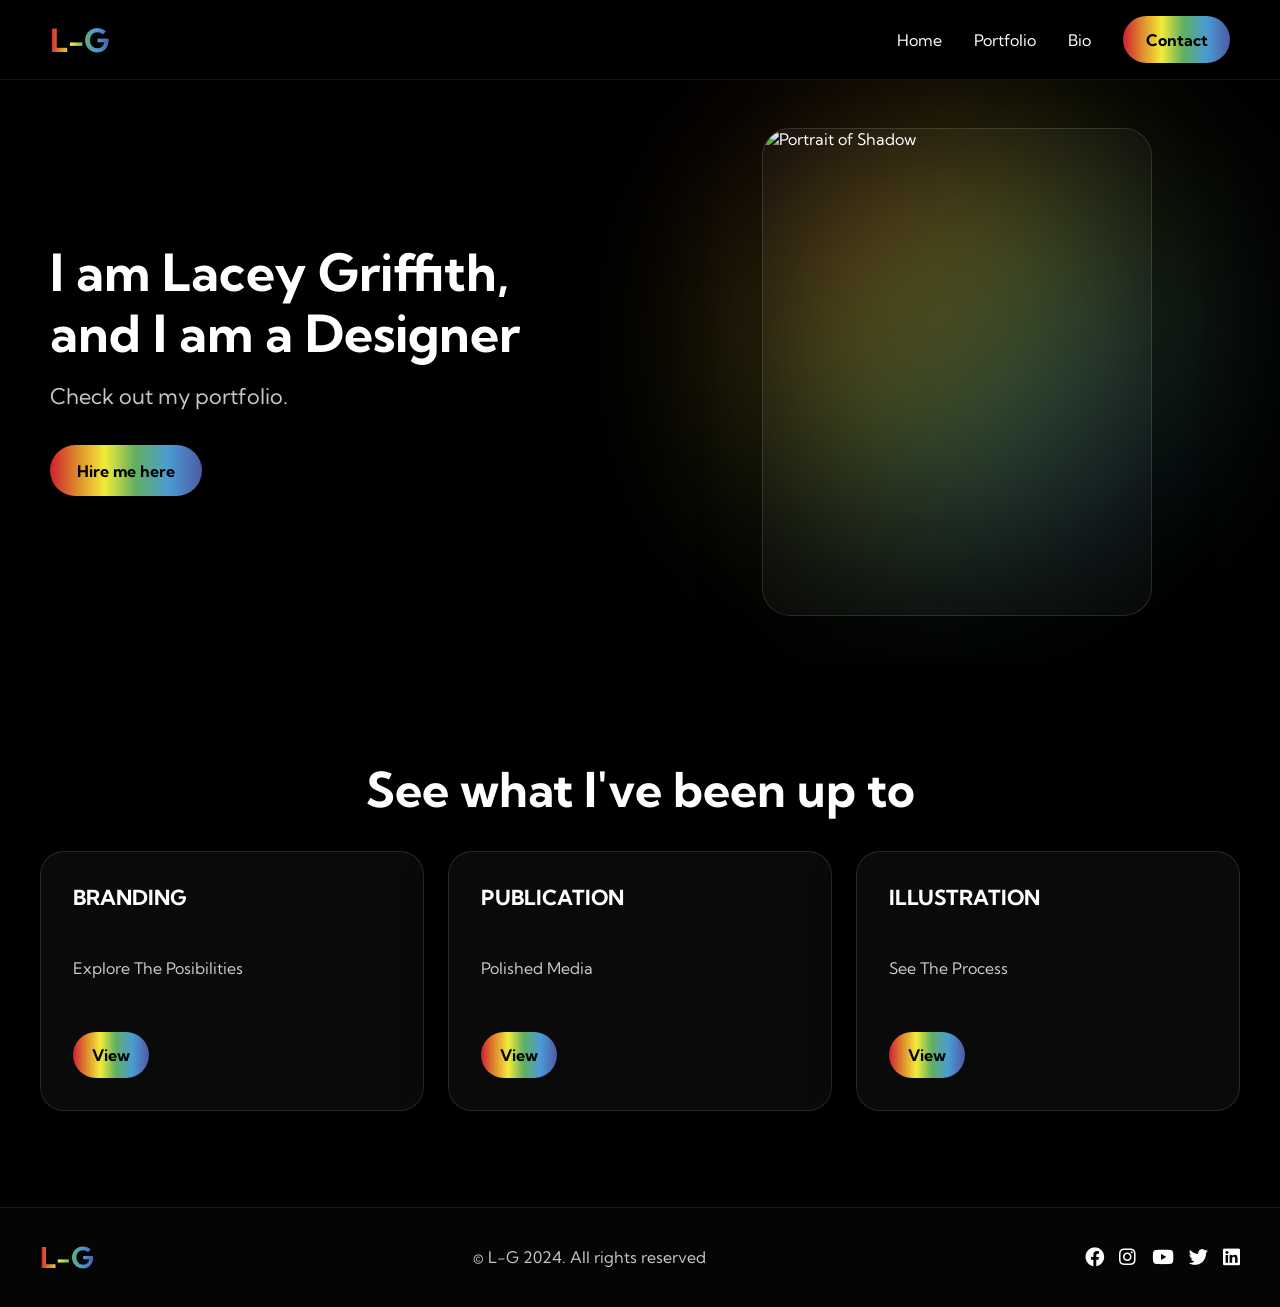
==== index.html @ f009e597 "Add files via upload" ====
<!DOCTYPE html>
<html lang="en">
<head>
  <meta charset="UTF-8">
  <meta name="viewport" content="width=device-width, initial-scale=1.0">
  <title>LG Digital Media</title>
  <link rel="stylesheet" href="styles.css">
  <link
    rel="stylesheet"
    href="https://use.fontawesome.com/releases/v5.14.0/css/all.css"
    integrity="sha384-HzLeBuhoNPvSl5KYnjx0BT+WB0QEEqLprO+NBkkk5gbc67FTaL7XIGa2w1L0Xbgc"
    crossorigin="anonymous">
  <link
    href="https://fonts.googleapis.com/css2?family=Kumbh+Sans:wght@400;700&display=swap"
    rel="stylesheet">
  <link rel="icon" type="image/x-icon" href="favicon.ico">
</head>
<body>
  <nav class="navbar">
    <div class="navbar__container">
      <a href="index.html" id="navbar__logo">L-G</a>
      <div class="navbar__toggle" id="mobile-menu">
        <span class="bar"></span>
        <span class="bar"></span>
        <span class="bar"></span>
      </div>
      <ul class="navbar__menu">
        <li class="navbar__item">
          <a href="index.html" class="navbar__links">Home</a>
        </li>
        <li class="navbar__item">
          <a href="portfolio.html" class="navbar__links">Portfolio</a>
        </li>
        <li class="navbar__item">
          <a href="bio.html" class="navbar__links">Bio</a>
        </li>
        <li class="navbar__btn">
          <a href="signup.html" class="button">Contact</a>
        </li>
      </ul>
    </div>
  </nav>

  <div class="main">
    <div class="main__container">
      <div class="main__content">
        <h1>I am Lacey Griffith,</h1>
        <h2>and I am a Designer</h2>
        <p>Check out my portfolio.</p>
        <a href="signup.html" class="main__btn"><span>Hire me here</span></a>
      </div>
      <div class="main__img--container">
        <img id="main__img" src="images/DSC_1951.JPG" alt="Portrait of Shadow">
      </div>
    </div>
  </div>

  <div class="services">
    <h1>See what I've been up to</h1>
    <div class="services__container">
      <div class="services__card">
        <h2>BRANDING</h2>
        <p>Explore The Posibilities</p>
        <a href="portfolio.html" class="view-button">View</a>
      </div>
      <div class="services__card">
        <h2>PUBLICATION</h2>
        <p>Polished Media</p>
        <a href="portfolio.html" class="view-button">View</a>
      </div>
      <div class="services__card">
        <h2>ILLUSTRATION</h2>
        <p>See The Process</p>
        <a href="portfolio.html" class="view-button">View</a>
      </div>
    </div>
  </div>

  <div class="footer__container">
    <div class="social__media">
      <div class="social__media--wrap">
        <div class="footer__logo">
          <a href="/" id="footer__logo">L-G</a>
        </div>
        <p class="website__rights">© L-G 2024. All rights reserved</p>
        <div class="social__icons">
          <a class="social__icon--link" href="https://www.facebook.com/" target="_blank" aria-label="Facebook"><i class="fab fa-facebook"></i></a>
          <a class="social__icon--link" href="https://www.instagram.com/" target="_blank" aria-label="Instagram"><i class="fab fa-instagram"></i></a>
          <a class="social__icon--link" href="https://www.youtube.com/watch?v=IxX_QHay02M" target="_blank" aria-label="Youtube"><i class="fab fa-youtube"></i></a>
          <a class="social__icon--link" href="https://x.com/" target="_blank" aria-label="Twitter"><i class="fab fa-twitter"></i></a>
          <a class="social__icon--link" href="https://www.linkedin.com/home" target="_blank" aria-label="LinkedIn"><i class="fab fa-linkedin"></i></a>
        </div>
      </div>
    </div>
  </div>

  <script src="app.js"></script>
</body>
</html>
---- styles.css ----
:root {
  --bg: #000000;
  --text: #ffffff;
  --text-soft: rgba(255, 255, 255, 0.78);
  --surface: rgba(255, 255, 255, 0.04);
  --border: rgba(255, 255, 255, 0.12);
  --shadow: 0 18px 50px rgba(0, 0, 0, 0.35);

  --red: #cd2032;
  --orange: #de8c2c;
  --yellow: #f2eb3a;
  --green: #62b061;
  --blue: #4a9bd5;
  --indigo: #4e5aa5;

  --rainbow: linear-gradient(
    90deg,
    #cd2032 0%,
    #de8c2c 18%,
    #f2eb3a 36%,
    #62b061 56%,
    #4a9bd5 78%,
    #4e5aa5 100%
  );
}

* {
  box-sizing: border-box;
  margin: 0;
  padding: 0;
  font-family: 'Kumbh Sans', sans-serif;
}

html,
body {
  background: var(--bg);
  color: var(--text);
  overflow-x: hidden;
}

body {
  min-height: 100vh;
}

a {
  text-decoration: none;
}

img {
  display: block;
  max-width: 100%;
}

/* NAVBAR */
.navbar {
  background: rgba(0, 0, 0, 0.88);
  backdrop-filter: blur(14px);
  height: 80px;
  display: flex;
  justify-content: center;
  align-items: center;
  position: sticky;
  top: 0;
  z-index: 999;
  border-bottom: 1px solid rgba(255, 255, 255, 0.08);
}

.navbar__container {
  display: flex;
  justify-content: space-between;
  align-items: center;
  height: 80px;
  width: 100%;
  max-width: 1300px;
  margin: 0 auto;
  padding: 0 50px;
}

#navbar__logo {
  font-size: 2rem;
  font-weight: 700;
  background-image: var(--rainbow);
  -webkit-background-clip: text;
  -webkit-text-fill-color: transparent;
  background-clip: text;
  cursor: pointer;
}

.navbar__menu {
  display: flex;
  align-items: center;
  list-style: none;
}

.navbar__item {
  height: 80px;
}

.navbar__links {
  color: var(--text);
  display: flex;
  align-items: center;
  justify-content: center;
  padding: 0 1rem;
  height: 100%;
  transition: color 0.3s ease;
}

.navbar__links:hover {
  color: var(--yellow);
}

.navbar__btn {
  display: flex;
  align-items: center;
  justify-content: center;
  padding-left: 1rem;
}

.button {
  display: inline-flex;
  justify-content: center;
  align-items: center;
  padding: 0.85rem 1.4rem;
  border-radius: 999px;
  background: var(--rainbow);
  color: #000000;
  font-weight: 700;
  transition: transform 0.3s ease, filter 0.3s ease;
}

.button:hover {
  transform: translateY(-2px);
  filter: brightness(1.05);
}

/* MOBILE MENU ICON */
.navbar__toggle .bar {
  display: none;
}

/* HERO */
.main {
  position: relative;
  min-height: calc(70vh - 60px);
  background: #000000;
  overflow: hidden;
}

.main::before {
  content: "";
  position: absolute;
  width: 430px;
  height: 430px;
  top: 8%;
  right: 8%;
  border-radius: 42% 58% 63% 37% / 40% 42% 58% 60%;
  background: linear-gradient(
    135deg,
    rgba(205, 32, 50, 0.95),
    rgba(222, 140, 44, 0.92),
    rgba(242, 235, 58, 0.82),
    rgba(98, 176, 97, 0.88),
    rgba(74, 155, 213, 0.92),
    rgba(78, 90, 165, 0.98)
  );
  filter: blur(90px);
  opacity: 0.42;
  z-index: 0;
}

.main__container {
  position: relative;
  z-index: 1;
  display: grid;
  grid-template-columns: 1.05fr 0.95fr;
  align-items: center;
  gap: 2rem;
  width: 100%;
  max-width: 1300px;
  min-height: calc(70vh - 50px);
  margin: 0 auto;
  padding: 3rem 50px;
}

.main__content h1 {
  font-size: clamp(2rem, 4vw, 3.5rem);
  line-height: 0.95;
  color: var(--text);
}

.main__content h2 {
  font-size: clamp(2rem, 4vw, 3.5rem);
  line-height: 1;
  margin-top: 0.7rem;
  color: var(--text);
}

.main__content p {
  margin-top: 1.25rem;
  font-size: clamp(1.05rem, 2vw, 1.35rem);
  color: var(--text-soft);
  max-width: 500px;
  line-height: 1.6;
}

.main__btn {
  display: inline-flex;
  align-items: center;
  justify-content: center;
  margin-top: 2rem;
  padding: 0.95rem 1.7rem;
  border-radius: 999px;
  background: var(--rainbow);
  color: #000000;
  font-weight: 700;
  transition: transform 0.3s ease, filter 0.3s ease;
  box-shadow: var(--shadow);
}

.main__btn:hover {
  transform: translateY(-2px);
  filter: brightness(1.05);
}

.main__btn span {
  color: #000000;
}

.main__img--container {
  display: flex;
  justify-content: center;
}

#main__img {
  width: min(390px, 88%);
  aspect-ratio: 4 / 5;
  object-fit: cover;
  border-radius: 28px;
  border: 1px solid var(--border);
  box-shadow: 0 24px 60px rgba(0, 0, 0, 0.45);
  background: rgba(255, 255, 255, 0.03);
}

/* SERVICES */
.services {
  background: #000000;
  padding: 6rem 2rem;
}

.services h1 {
  text-align: center;
  font-size: clamp(2rem, 4vw, 3rem);
  color: var(--text);
}

.services__container {
  display: grid;
  grid-template-columns: repeat(auto-fit, minmax(220px, 1fr));
  gap: 1.5rem;
  max-width: 1200px;
  margin: 2rem auto 0;
}

.services__card {
  min-height: 260px;
  padding: 2rem;
  border-radius: 24px;
  background: var(--surface);
  border: 1px solid var(--border);
  backdrop-filter: blur(12px);
  box-shadow: var(--shadow);
  display: flex;
  flex-direction: column;
  justify-content: space-between;
  transition: transform 0.3s ease, border-color 0.3s ease;
}

.services__card:hover {
  transform: translateY(-6px);
  border-color: rgba(255, 255, 255, 0.22);
}

.services__card h2 {
  color: var(--text);
  font-size: 1.3rem;
}

.services__card p {
  margin-top: 0.9rem;
  color: var(--text-soft);
  line-height: 1.5;
}

.view-button {
  display: inline-flex;
  align-items: center;
  justify-content: center;
  width: fit-content;
  margin-top: 1.3rem;
  padding: 0.8rem 1.2rem;
  border-radius: 999px;
  background: var(--rainbow);
  color: #000000;
  font-weight: 700;
  transition: transform 0.3s ease, filter 0.3s ease;
}

.view-button:hover {
  transform: translateY(-2px);
  filter: brightness(1.05);
}

/* FOOTER */
.footer__container {
  background: #050505;
  border-top: 1px solid rgba(255, 255, 255, 0.08);
  padding: 2rem 1.5rem;
}

.social__media {
  max-width: 1200px;
  margin: 0 auto;
}

.social__media--wrap {
  display: flex;
  justify-content: space-between;
  align-items: center;
  gap: 1rem;
  flex-wrap: wrap;
}

#footer__logo {
  font-size: 1.8rem;
  font-weight: 700;
  background-image: var(--rainbow);
  -webkit-background-clip: text;
  -webkit-text-fill-color: transparent;
  background-clip: text;
}

.website__rights {
  color: var(--text-soft);
}

.social__icons {
  display: flex;
  gap: 0.95rem;
}

.social__icon--link {
  color: var(--text);
  font-size: 1.2rem;
  transition: color 0.3s ease, transform 0.3s ease;
}

.social__icon--link:hover {
  color: var(--yellow);
  transform: translateY(-2px);
}

/* TABLET */
@media screen and (max-width: 960px) {
  .navbar__container {
    padding: 0 24px;
  }

  .navbar__menu {
    display: grid;
    grid-template-columns: auto;
    width: 100%;
    position: absolute;
    top: -1000px;
    left: 0;
    background: rgba(0, 0, 0, 0.97);
    transition: all 0.5s ease;
    z-index: -1;
    padding-bottom: 1.5rem;
    border-bottom: 1px solid rgba(255, 255, 255, 0.08);
  }

  .navbar__menu.active {
    top: 80px;
    z-index: 99;
  }

  .navbar__item {
    width: 100%;
    height: auto;
  }

  .navbar__links {
    display: block;
    text-align: center;
    padding: 1.4rem 2rem;
  }

  .navbar__btn {
    width: 100%;
    padding: 1rem 1.5rem 0;
  }

  .button {
    width: 100%;
  }

  .navbar__toggle .bar {
    display: block;
    width: 25px;
    height: 3px;
    margin: 5px auto;
    background: var(--text);
    transition: all 0.3s ease-in-out;
  }

  #mobile-menu {
    position: absolute;
    top: 50%;
    right: 24px;
    transform: translateY(-50%);
    cursor: pointer;
  }

  #mobile-menu.is-active .bar:nth-child(2) {
    opacity: 0;
  }

  #mobile-menu.is-active .bar:nth-child(1) {
    transform: translateY(8px) rotate(45deg);
  }

  #mobile-menu.is-active .bar:nth-child(3) {
    transform: translateY(-8px) rotate(-45deg);
  }

  .main__container {
    grid-template-columns: 1fr;
    text-align: center;
    padding: 3rem 24px;
  }

  .main__content p {
    margin-left: auto;
    margin-right: auto;
  }
}

/* MOBILE */
@media screen and (max-width: 600px) {
  .main::before {
    width: 280px;
    height: 280px;
    filter: blur(70px);
    opacity: 0.35;
  }

  .services {
    padding: 4rem 1rem;
  }

  .services__card {
    border-radius: 20px;
  }

  .social__media--wrap {
    flex-direction: column;
    text-align: center;
  }
}

/* PORTFOLIO PAGE */

.portfolio {
  background: #000000;
  padding: 5.5rem 1.5rem 4rem;
  position: relative;
  overflow: hidden;
}

.portfolio::before {
  content: "";
  position: absolute;
  width: 380px;
  height: 380px;
  top: 3%;
  right: 8%;
  border-radius: 50%;
  background: var(--rainbow);
  filter: blur(100px);
  opacity: 0.42;
  z-index: 0;
}

.portfolio__container {
  position: relative;
  z-index: 1;
  max-width: 1200px;
  margin: 0 auto;
}

.portfolio__content {
  min-height: 30vh;
  display: flex;
  flex-direction: column;
  justify-content: center;
  align-items: flex-start;
  margin-bottom: 2rem;
}

.portfolio__content h1 {
  font-size: clamp(2.5rem, 6vw, 5rem);
  line-height: 0.95;
  color: var(--text);
}

.portfolio__content h2 {
  margin-top: 0.85rem;
  font-size: clamp(1.05rem, 2vw, 1.35rem);
  font-weight: 400;
  line-height: 1.5;
  color: var(--text-soft);
  max-width: 520px;
}

.portfolio-tabs {
  display: flex !important;
  flex-direction: row !important;
  flex-wrap: nowrap !important;
  align-items: center !important;
  justify-content: flex-start !important;
  gap: 2rem;
  margin-bottom: 0.75rem;
  width: 100%;
  overflow-x: auto;
  white-space: nowrap;
}

.portfolio-tab {
  display: inline-block;
  flex: 0 0 auto;
  width: auto;
  padding: 0.9rem 0;
  border: none;
  border-bottom: 1px solid rgba(255, 255, 255, 0.12);
  border-radius: 0;
  background: transparent;
  color: var(--text);
  font-weight: 700;
  letter-spacing: 0.08em;
  white-space: nowrap;
  cursor: pointer;
  transition: color 0.3s ease, border-color 0.3s ease;
}

.portfolio-tab:hover {
  color: var(--yellow);
  border-bottom-color: var(--yellow);
}

.portfolio-tab.active {
  display: block;
  color: var(--yellow);
  border-bottom-color: var(--yellow);
}

.portfolio-panels {
  width: 100%;
}

.portfolio-panel {
  display: none;
  padding: 1.4rem;
  border-radius: 28px;
  background: var(--surface);
  border: 1px solid var(--border);
  box-shadow: var(--shadow);
  backdrop-filter: blur(12px);
}

.portfolio-panel.active {
  display: block;
}

.portfolio-grid {
  display: grid;
  grid-template-columns: repeat(2, 1fr);
  gap: 1rem;
}

.portfolio-grid img {
  width: 100%;
  height: 260px;
  object-fit: cover;
  border-radius: 20px;
  border: 1px solid var(--border);
  background: #111;
  box-shadow: var(--shadow);
  transition: transform 0.3s ease, filter 0.3s ease, border-color 0.3s ease;
}

.portfolio-grid img:hover {
  transform: translateY(-4px);
  filter: brightness(1.04);
  border-color: rgba(255, 255, 255, 0.22);
}

.bw-panel .portfolio-grid img {
  filter: grayscale(100%);
}

.bw-panel .portfolio-grid img:hover {
  filter: grayscale(100%) brightness(1.05);
}

@media screen and (max-width: 768px) {
  .portfolio__content {
    align-items: center;
    text-align: center;
  }

  .portfolio-tabs {
    justify-content: center !important;
  }

  .portfolio-grid {
    grid-template-columns: 1fr;
  }

  .portfolio-grid img {
    height: auto;
  }
}
/* BIO PAGE */
.bio {
  background: #000000;
  padding: 5.5rem 1.5rem 5rem;
  position: relative;
  overflow: hidden;
}

.bio::before {
  content: "";
  position: absolute;
  width: 430px;
  height: 430px;
  top: 8%;
  right: 8%;
  border-radius: 42% 58% 63% 37% / 40% 42% 58% 60%;
  background: linear-gradient(
    135deg,
    rgba(205, 32, 50, 0.95),
    rgba(222, 140, 44, 0.92),
    rgba(242, 235, 58, 0.82),
    rgba(98, 176, 97, 0.88),
    rgba(74, 155, 213, 0.92),
    rgba(78, 90, 165, 0.98)
  );
  filter: blur(90px);
  opacity: 0.42;
  z-index: 0;
}

.bio__container {
  position: relative;
  z-index: 1;
  max-width: 950px;
  margin: 0 auto;
}

.bio__content {
  min-height: 30vh;
  display: flex;
  flex-direction: column;
  justify-content: center;
  align-items: flex-start;
}

.bio__content h1 {
  font-size: clamp(2.5rem, 6vw, 5rem);
  line-height: 0.95;
  color: var(--text);
}

.bio__content {
  max-width: 760px;
  margin: 0 auto;
  text-align: center;
}

.bio__content p {
  font-size: clamp(1.05rem, 1.8vw, 1.2rem);
  line-height: 1.9;
  color: var(--text-soft);
}

@media screen and (max-width: 768px) {
  .bio {
    padding: 4.5rem 1.25rem 3.5rem;
  }

  .bio_content {
    max-width: 100%;
  }

  .bio_content p {
    line-height: 1.75;
  }
} 
/* CONTACT PAGE */
.container {
  background: #000000;
  min-height: calc(100vh - 80px);
  padding: 5.5rem 1.5rem 5rem;
  position: relative;
  overflow: hidden;
}

.container::before {
  content: "";
  position: absolute;
  width: 380px;
  height: 380px;
  top: 4%;
  right: 8%;
  border-radius: 50%;
  background: var(--rainbow);
  filter: blur(100px);
  opacity: 0.42;
  z-index: 0;

}

.container form {
  position: relative;
  z-index: 1;
  max-width: 760px;
  margin: 0 auto;
}

.container .main__content {
  display: flex;
  flex-direction: column;
  gap: 0.75rem;
}

.container label {
  margin-top: 1rem;
  color: var(--text);
  font-weight: 700;
  letter-spacing: 0.03em;
}

.container input[type="text"],
.container select,
.container textarea {
  width: 100%;
  padding: 1rem 1.1rem;
  border: none;
  border-bottom: 1px solid rgba(255, 255, 255, 0.18);
  background: transparent;
  color: var(--text);
  font-size: 1rem;
  font-family: 'Kumbh Sans', sans-serif;
  outline: none;
  transition: border-color 0.3s ease, color 0.3s ease;
}

.container input[type="text"]::placeholder,
.container textarea::placeholder {
  color: rgba(255, 255, 255, 0.45);
}

.container input[type="text"]:focus,
.container select:focus,
.container textarea:focus {
  border-bottom-color: var(--yellow);
}

.container select {
  appearance: none;
  -webkit-appearance: none;
  -moz-appearance: none;
  cursor: pointer;
}

.container textarea {
  resize: vertical;
  min-height: 180px;
}

.container input[type="submit"] {
  margin-top: 2rem;
  padding: 0.95rem 0;
  border: none;
  border-bottom: 1px solid rgba(255, 255, 255, 0.18);
  background: transparent;
  color: var(--text);
  font-family: 'Kumbh Sans', sans-serif;
  font-size: 1rem;
  font-weight: 700;
  letter-spacing: 0.08em;
  cursor: pointer;
  transition: color 0.3s ease, border-color 0.3s ease;
}

.container input[type="submit"]:hover {
  color: var(--yellow);
  border-bottom-color: var(--yellow);
}

@media screen and (max-width: 768px) {
  .container {
    padding: 4.5rem 1.25rem 3.5rem;
  }

  .container form {
    max-width: 100%;
  }

  .container textarea {
    min-height: 160px;
  }
}
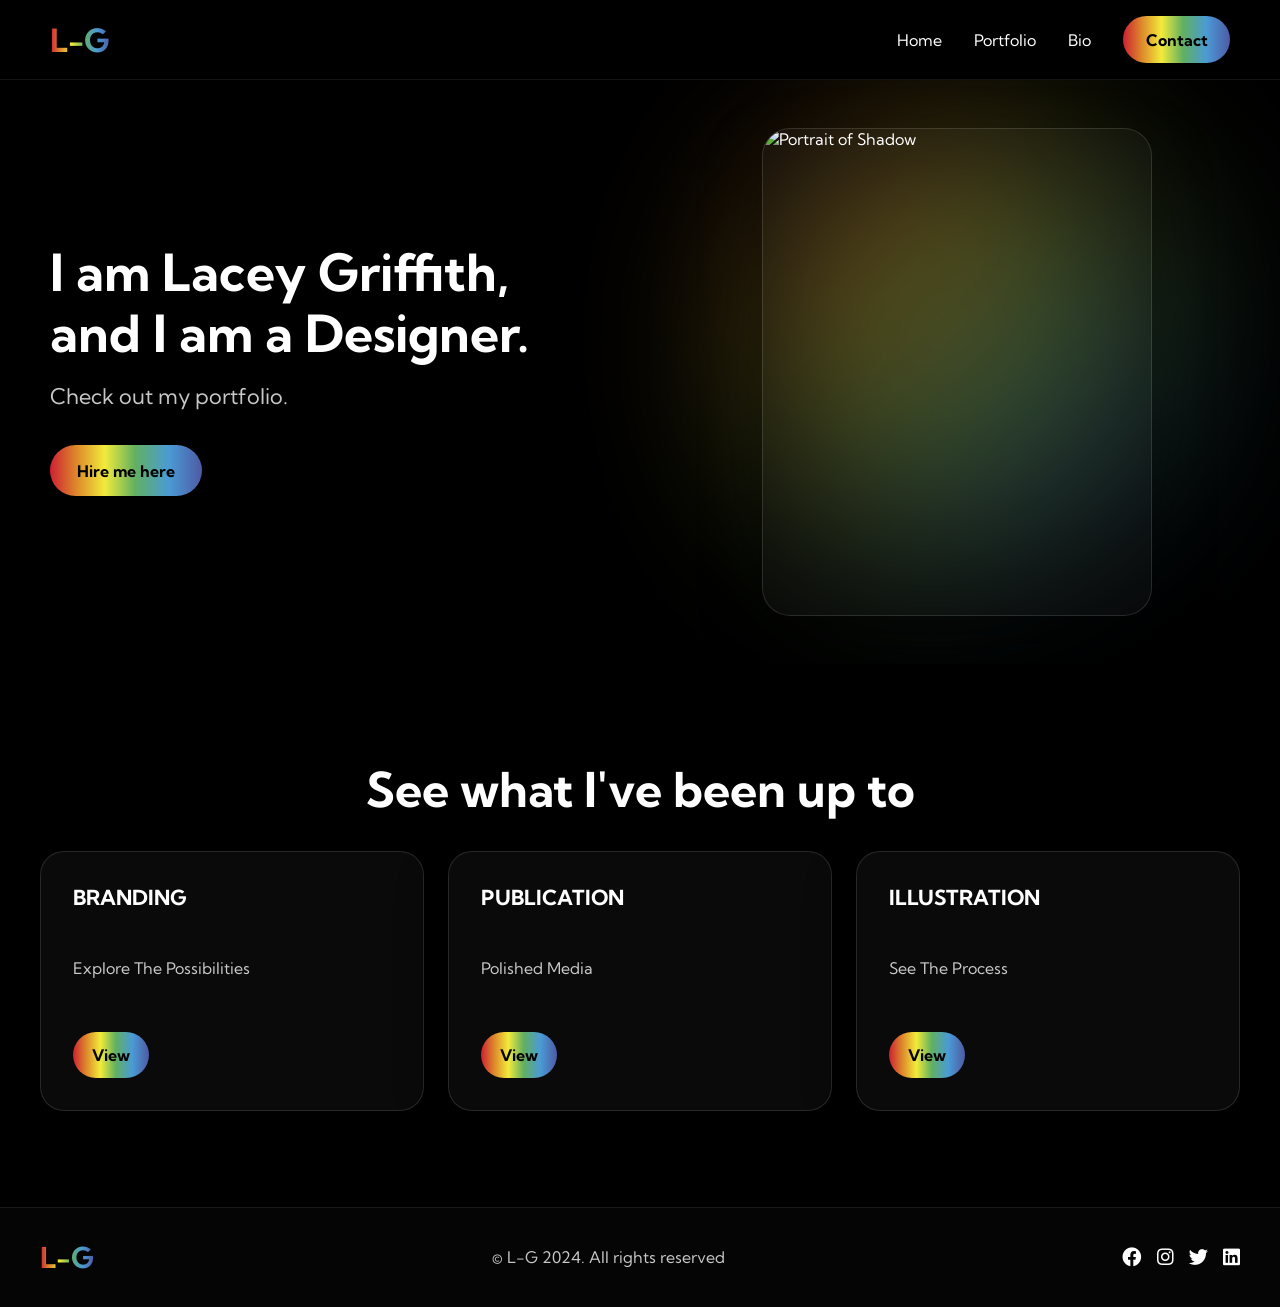
==== commit aff65789: "pooooooooooooooo" ====
--- a/index.html
+++ b/index.html
@@ -45,7 +45,7 @@
     <div class="main__container">
       <div class="main__content">
         <h1>I am Lacey Griffith,</h1>
-        <h2>and I am a Designer</h2>
+        <h2>and I am a Designer.</h2>
         <p>Check out my portfolio.</p>
         <a href="signup.html" class="main__btn"><span>Hire me here</span></a>
       </div>
@@ -56,25 +56,27 @@
   </div>
 
   <div class="services">
-    <h1>See what I've been up to</h1>
-    <div class="services__container">
-      <div class="services__card">
-        <h2>BRANDING</h2>
-        <p>Explore The Posibilities</p>
-        <a href="portfolio.html" class="view-button">View</a>
-      </div>
-      <div class="services__card">
-        <h2>PUBLICATION</h2>
-        <p>Polished Media</p>
-        <a href="portfolio.html" class="view-button">View</a>
-      </div>
-      <div class="services__card">
-        <h2>ILLUSTRATION</h2>
-        <p>See The Process</p>
-        <a href="portfolio.html" class="view-button">View</a>
-      </div>
+  <h1>See what I've been up to</h1>
+  <div class="services__container">
+    <div class="services__card">
+      <h2>BRANDING</h2>
+      <p>Explore The Possibilities</p>
+      <a href="portfolio.html#branding" class="view-button">View</a>
+    </div>
+
+    <div class="services__card">
+      <h2>PUBLICATION</h2>
+      <p>Polished Media</p>
+      <a href="portfolio.html#publication" class="view-button">View</a>
+    </div>
+
+    <div class="services__card">
+      <h2>ILLUSTRATION</h2>
+      <p>See The Process</p>
+      <a href="portfolio.html#illustration" class="view-button">View</a>
     </div>
   </div>
+</div>
 
   <div class="footer__container">
     <div class="social__media">
@@ -86,7 +88,6 @@
         <div class="social__icons">
           <a class="social__icon--link" href="https://www.facebook.com/" target="_blank" aria-label="Facebook"><i class="fab fa-facebook"></i></a>
           <a class="social__icon--link" href="https://www.instagram.com/" target="_blank" aria-label="Instagram"><i class="fab fa-instagram"></i></a>
-          <a class="social__icon--link" href="https://www.youtube.com/watch?v=IxX_QHay02M" target="_blank" aria-label="Youtube"><i class="fab fa-youtube"></i></a>
           <a class="social__icon--link" href="https://x.com/" target="_blank" aria-label="Twitter"><i class="fab fa-twitter"></i></a>
           <a class="social__icon--link" href="https://www.linkedin.com/home" target="_blank" aria-label="LinkedIn"><i class="fab fa-linkedin"></i></a>
         </div>
--- a/styles.css
+++ b/styles.css
@@ -582,38 +582,80 @@
   display: block;
 }
 
-.portfolio-grid {
+.project-list {
+  display: flex;
+  flex-direction: column;
+  gap: 2rem;
+}
+
+.project-card {
+  padding: 1.5rem;
+  border-radius: 24px;
+  background: rgba(255, 255, 255, 0.035);
+  border: 1px solid var(--border);
+  box-shadow: var(--shadow);
+}
+
+.project-card__text {
+  max-width: 760px;
+  margin-bottom: 1.25rem;
+}
+
+.project-card h3 {
+  font-size: clamp(1.4rem, 3vw, 2rem);
+  color: var(--text);
+  margin-bottom: 0.65rem;
+}
+
+.project-card p {
+  color: var(--text-soft);
+  line-height: 1.7;
+  font-size: 1rem;
+}
+
+.project-images {
   display: grid;
   grid-template-columns: repeat(2, 1fr);
-  gap: 1rem;
-}
-
-.portfolio-grid img {
+  gap: 0.9rem;
+}
+
+.project-images img {
   width: 100%;
   height: 260px;
   object-fit: cover;
-  border-radius: 20px;
+  border-radius: 18px;
   border: 1px solid var(--border);
-  background: #111;
+  background: #111111;
   box-shadow: var(--shadow);
   transition: transform 0.3s ease, filter 0.3s ease, border-color 0.3s ease;
 }
 
-.portfolio-grid img:hover {
+.project-images img:hover {
   transform: translateY(-4px);
   filter: brightness(1.04);
   border-color: rgba(255, 255, 255, 0.22);
 }
 
-.bw-panel .portfolio-grid img {
-  filter: grayscale(100%);
-}
-
-.bw-panel .portfolio-grid img:hover {
-  filter: grayscale(100%) brightness(1.05);
+.project-image--main {
+  grid-column: 1 / -1;
+  height: auto !important;
+  object-fit: contain !important;
 }
 
 @media screen and (max-width: 768px) {
+  .project-images {
+    grid-template-columns: 1fr;
+  }
+
+  .project-card {
+    padding: 1rem;
+  }
+
+  .project-images img {
+    height: auto;
+  }
+}
+
   .portfolio__content {
     align-items: center;
     text-align: center;
@@ -630,7 +672,7 @@
   .portfolio-grid img {
     height: auto;
   }
-}
+  
 /* BIO PAGE */
 .bio {
   background: #000000;
@@ -692,6 +734,11 @@
   font-size: clamp(1.05rem, 1.8vw, 1.2rem);
   line-height: 1.9;
   color: var(--text-soft);
+  margin-bottom: 1.25rem;
+}
+
+.bio__content p:last-child {
+  margin-bottom: 0;
 }
 
 @media screen and (max-width: 768px) {
@@ -707,6 +754,7 @@
     line-height: 1.75;
   }
 } 
+
 /* CONTACT PAGE */
 .container {
   background: #000000;
@@ -752,6 +800,7 @@
 }
 
 .container input[type="text"],
+.container input[type="email"],
 .container select,
 .container textarea {
   width: 100%;
@@ -766,15 +815,40 @@
   transition: border-color 0.3s ease, color 0.3s ease;
 }
 
+.container input,
+.container select,
+.container textarea {
+  color-scheme: dark;
+}
+
+.container input::-webkit-contacts-auto-fill-button {
+  filter: invert(1);
+}
+
 .container input[type="text"]::placeholder,
+.container input[type="email"]::placeholder,
 .container textarea::placeholder {
   color: rgba(255, 255, 255, 0.45);
 }
 
 .container input[type="text"]:focus,
+.container input[type="email"]:focus,
 .container select:focus,
 .container textarea:focus {
   border-bottom-color: var(--yellow);
+}
+
+.container input[type="email"] {
+  background: transparent;
+  color: var(--text);
+}
+
+.container input:-webkit-autofill,
+.container input:-webkit-autofill:hover,
+.container input:-webkit-autofill:focus {
+  -webkit-text-fill-color: #ffffff;
+  -webkit-box-shadow: 0 0 0px 1000px #000000 inset;
+  transition: background-color 5000s ease-in-out 0s;
 }
 
 .container select {
